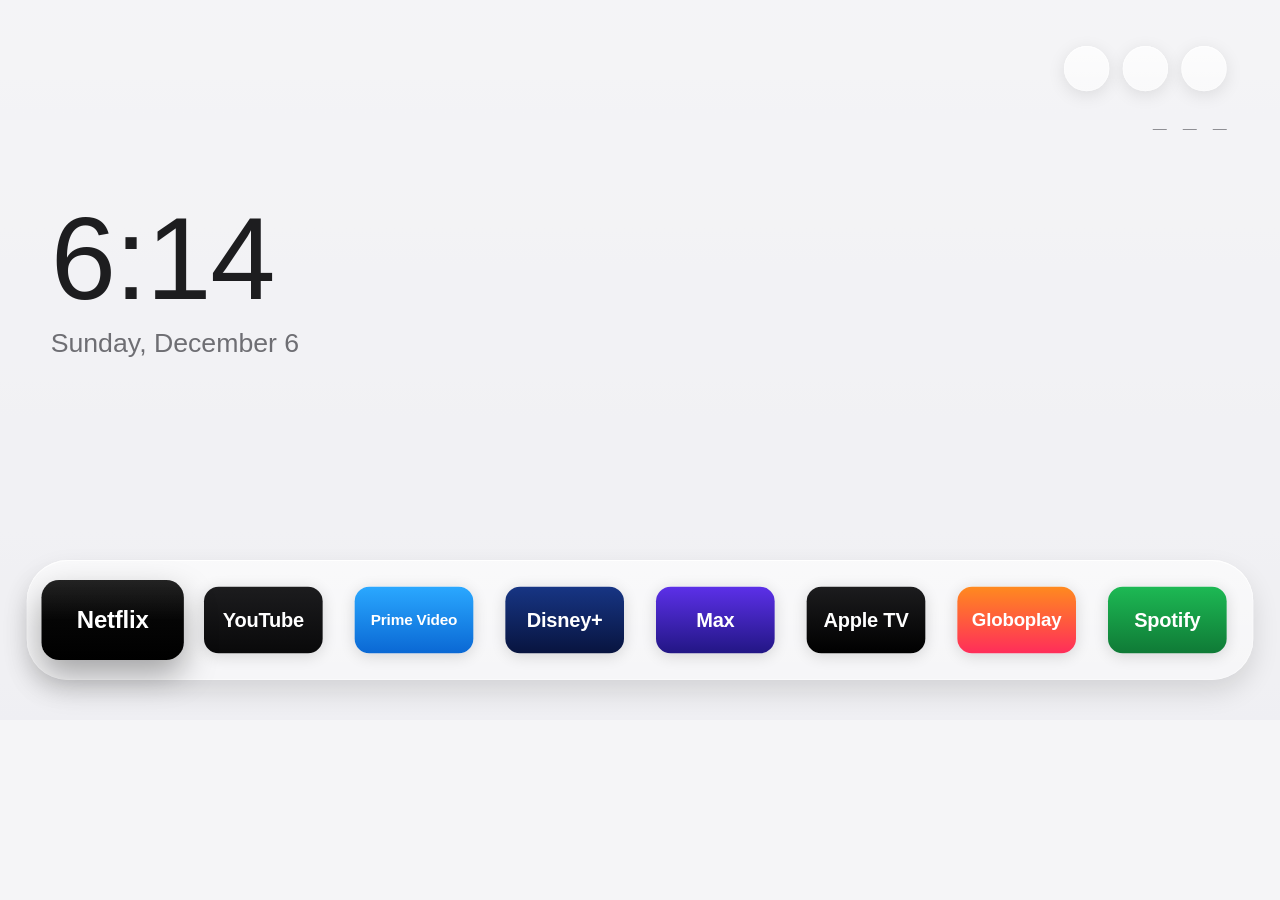
==== tv/web/index.html @ e9d9249b "Add Free My TV (upstream a9e1027) under tv/ Co-Authored-By: Claude Opus 5.5 <noreply@anthropic.com> " ====
<!doctype html>
<html lang="en">
<head>
<meta charset="utf-8">
<meta name="viewport" content="width=1920, height=1080">
<title>Free My TV</title>
<link rel="stylesheet" href="home.css">
</head>
<body>
<script>
  // The look the home screen last had, before anything is drawn, so a night start doesn't flash the day one first.
  try {
    if (localStorage.getItem('fmtv.night') === 'true') {
      document.documentElement.style.background = '#0B0B0D';
      document.body.className = 'night';
    }
  } catch (e) {}
</script>
<div id="stage">
  <div id="sky" class="layer">
    <div class="grad day"></div>
    <div class="grad night"></div>
    <canvas id="bgA" width="48" height="27"></canvas>
    <canvas id="bgB" width="48" height="27"></canvas>
    <div class="veil"></div>
    <div class="lift"></div>
  </div>
  <div id="home" class="layer">
    <div id="top" class="layer">
      <h1 id="title"></h1>
      <div id="tabs"></div>
      <div id="quotes"></div>
      <div id="buttons"></div>
      <div id="cards"></div>
      <div id="clock"><span class="time"></span><span class="date"></span></div>
    </div>
    <div id="platter"></div>
    <div id="tiles"></div>
  </div>
  <div id="drawer" class="layer"></div>
  <div id="apps" class="layer sheet"><h2></h2><div class="grid"></div></div>
  <div id="settings" class="layer sheet"><div class="box"></div></div>
  <div id="shelfedit" class="layer sheet"><div class="box"></div></div>
  <div id="langpick" class="layer sheet"><div class="box"></div></div>
  <div id="citypick" class="layer sheet"><div class="box"></div></div>
  <div id="keypick" class="layer sheet"><div class="box"></div></div>
  <div id="about" class="layer sheet"><div class="box"></div></div>
  <div id="dim" class="layer"></div>
  <div id="ambient" class="layer"></div>
  <div id="saver" class="layer"></div>
  <div id="toast"></div>
</div>
<script src="config.js"></script>
<script src="coins.js"></script>
<script src="i18n.js"></script>
<script src="strings.js"></script>
<script src="tv.js"></script>
<script src="zones.js"></script>
<script src="data.js"></script>
<script src="home.js"></script>
</body>
</html>
---- tv/web/home.css ----
/*
 * The home screen on a 1920 × 1080 stage, with the Android app's measurements (HomeView): the title and tabs at the top
 * left, icon-only glass buttons at the top right, three picks, and the glass shelf at the bottom; ↓ on the shelf opens
 * the drawer (inputs, shortcuts, weather, prices). Light by day, dark from sunset to sunrise.
 * No CSS variables, grid or backdrop-filter: older LG TVs (webOS 3 and 4) don't have them, and blur is too heavy for
 * their GPUs. Only transform and opacity animate.
 */
@font-face {
  font-family: 'Inter';
  src: url('fonts/InterVariable.ttf') format('truetype');
  font-weight: 100 900;
}

html, body {
  margin: 0;
  padding: 0;
  width: 100%;
  height: 100%;
  overflow: hidden;
  background: #F5F5F7;
}

body {
  font-family: 'Inter', 'LG Smart UI', 'Helvetica Neue', Arial, sans-serif;
  color: #1D1D1F;
  -webkit-font-smoothing: antialiased;
  cursor: default;
}

button { font: inherit; color: inherit; background: none; border: 0; padding: 0; margin: 0; outline: none; }

#stage {
  position: absolute;
  left: 0;
  top: 0;
  width: 1920px;
  height: 1080px;
  overflow: hidden;
  -webkit-transform-origin: 0 0;
  transform-origin: 0 0;
}

.layer { position: absolute; left: 0; top: 0; width: 1920px; height: 1080px; }

/* Symbols: Material Symbols as white PNGs, tinted by the background color. */
.sym {
  display: inline-block;
  -webkit-mask-size: contain;
  -webkit-mask-repeat: no-repeat;
  -webkit-mask-position: center;
  background-color: currentColor;
}

/* MARK: - Background: the focused pick's photo, very blurred and almost white (almost black at night). */

#sky { background: #EBEBEF; }
#sky .grad { position: absolute; left: 0; top: 0; width: 100%; height: 100%; -webkit-transition: opacity 2s; transition: opacity 2s; }
#sky .day { background: -webkit-linear-gradient(top, #F5F5F7, #E2E2E7); background: linear-gradient(#F5F5F7, #E2E2E7); }
#sky .night { background: -webkit-linear-gradient(top, #1C1C1E, #0B0B0D); background: linear-gradient(#1C1C1E, #0B0B0D); opacity: 0; }
#sky canvas { position: absolute; left: -4%; top: -4%; width: 108%; height: 108%; opacity: 0; -webkit-transition: opacity 0.8s; transition: opacity 0.8s; }
#sky canvas.on { opacity: 1; }
#sky .veil { position: absolute; left: 0; top: 0; width: 100%; height: 100%; background: rgba(245, 245, 247, 0.74); -webkit-transition: background-color 2s; transition: background-color 2s; }
#sky .lift { position: absolute; left: 0; top: 0; width: 100%; height: 100%; background: #FFF; opacity: 0; -webkit-transition: opacity 0.45s, background-color 2s; transition: opacity 0.45s, background-color 2s; }
.night #sky .day { opacity: 0; }
.night #sky .night { opacity: 1; }
.night #sky .veil { background: rgba(11, 11, 13, 0.78); }
.night #sky .lift { background: #000; }
.drawer-open #sky .lift { opacity: 0.32; }
.night.drawer-open #sky .lift { opacity: 0.42; }

/* MARK: - Moving parts: the top fades and everything rises when the drawer opens. */

/* Each part is its own stack, so a focused tile (z-index) never shows over the drawer, a sheet or the screensaver. */
#home { z-index: 1; }
#drawer { z-index: 2; }
.sheet { z-index: 3; }
#saver { z-index: 4; }

#home, #drawer {
  -webkit-transition: -webkit-transform 0.38s cubic-bezier(0.32, 0.72, 0.2, 1), opacity 0.28s;
  transition: transform 0.38s cubic-bezier(0.32, 0.72, 0.2, 1), opacity 0.28s;
}
.drawer-open #home { -webkit-transform: translateY(-560px); transform: translateY(-560px); }
#top { -webkit-transition: opacity 0.2s; transition: opacity 0.2s; }
.drawer-open #top { opacity: 0; }
#drawer { -webkit-transform: translateY(560px); transform: translateY(560px); opacity: 0; }
.drawer-open #drawer { -webkit-transform: none; transform: none; opacity: 1; }
/* Closed, it still spans the screen below the shelf: only its keys take the pointer, and only when it's open. */
#drawer { pointer-events: none; }
.drawer-open #drawer .key { pointer-events: auto; }

/* MARK: - Title and tabs */

#title {
  position: absolute;
  left: 76px;
  top: 52px;
  margin: 0;
  font-size: 76px;
  font-weight: 600;
  letter-spacing: 0.004em;
  line-height: 1;
  white-space: nowrap;
  color: #1D1D1F;
  -webkit-transition: color 2s;
  transition: color 2s;
}

#tabs { position: absolute; left: 54px; top: 158px; height: 68px; white-space: nowrap; }
.tab {
  position: relative;
  display: inline-block;
  height: 68px;
  padding: 0 26px;
  margin-right: 4px;
  border-radius: 34px;
  font-size: 30px;
  font-weight: 500;
  line-height: 68px;
  color: #6E6E73;
  -webkit-transition: -webkit-transform 0.2s cubic-bezier(0.2, 0.9, 0.3, 1.2), background-color 0.17s, box-shadow 0.2s, color 0.17s;
  transition: transform 0.2s cubic-bezier(0.2, 0.9, 0.3, 1.2), background-color 0.17s, box-shadow 0.2s, color 0.17s;
}
.tab.on { font-weight: 600; color: #1D1D1F; }
.tab.focus {
  background: #FFF;
  color: #1D1D1F;
  -webkit-transform: scale(1.05);
  transform: scale(1.05);
  box-shadow: 0 8px 26px rgba(0, 0, 0, 0.22);
}
.night #title, .night .tab.on { color: #F5F5F7; }
.night .tab { color: rgba(245, 245, 247, 0.62); }
.night .tab.focus { color: #1D1D1F; box-shadow: 0 8px 26px rgba(0, 0, 0, 0.4); }

/* Crypto quotes at the right end of the tab row: a quiet detail. */
#quotes {
  position: absolute;
  right: 80px;
  top: 178px;
  height: 28px;
  font-size: 21px;
  line-height: 28px;
  color: #8E8E93;
  white-space: nowrap;
  -webkit-transition: opacity 0.17s;
  transition: opacity 0.17s;
  -webkit-font-feature-settings: 'tnum';
  font-feature-settings: 'tnum';
}
#quotes .q { display: inline-block; margin-left: 24px; }
#quotes svg { width: 15px; height: 15px; vertical-align: -1px; margin-right: 6px; fill: rgba(142, 142, 147, 0.7); }
#quotes.hide { opacity: 0; }
.night #quotes { color: rgba(245, 245, 247, 0.62); }
.night #quotes svg { fill: rgba(245, 245, 247, 0.55); }

/* Live TV, HDMI Inputs and Settings: glass circles; the focused one turns white, with its name below. */
.round {
  position: absolute;
  top: 69px;
  width: 68px;
  height: 68px;
  border-radius: 34px;
  background: -webkit-linear-gradient(top, rgba(255, 255, 255, 0.78), rgba(255, 255, 255, 0.5));
  background: linear-gradient(rgba(255, 255, 255, 0.78), rgba(255, 255, 255, 0.5));
  box-shadow: 0 6px 26px rgba(0, 0, 0, 0.1), inset 0 1px 0 rgba(255, 255, 255, 0.9), inset 0 0 0 1px rgba(255, 255, 255, 0.5);
  color: #1D1D1F;
  -webkit-transition: -webkit-transform 0.2s cubic-bezier(0.2, 0.9, 0.3, 1.2), box-shadow 0.2s, background-color 0.17s;
  transition: transform 0.2s cubic-bezier(0.2, 0.9, 0.3, 1.2), box-shadow 0.2s, background-color 0.17s;
}
.round .sym { position: absolute; left: 20px; top: 20px; width: 28px; height: 28px; }
.round.focus { background: #FFF; -webkit-transform: scale(1.1); transform: scale(1.1); box-shadow: 0 14px 30px rgba(0, 0, 0, 0.24); }
.round .tip {
  position: absolute;
  top: 88px;
  left: 50%;
  width: 300px;
  margin-left: -150px;
  text-align: center;
  font-size: 23px;
  font-weight: 600;
  white-space: nowrap;
  opacity: 0;
  -webkit-transition: opacity 0.14s;
  transition: opacity 0.14s;
}
.round.last .tip { left: auto; right: -10px; margin-left: 0; text-align: right; }
.round.focus .tip { opacity: 1; }
.night .round {
  background: -webkit-linear-gradient(top, rgba(40, 40, 44, 0.8), rgba(17, 17, 19, 0.62));
  background: linear-gradient(rgba(40, 40, 44, 0.8), rgba(17, 17, 19, 0.62));
  box-shadow: 0 6px 26px rgba(0, 0, 0, 0.3), inset 0 1px 0 rgba(255, 255, 255, 0.14), inset 0 0 0 1px rgba(255, 255, 255, 0.08);
  color: rgba(255, 255, 255, 0.92);
}
.night .round.focus { background: #FFF; color: #1D1D1F; }
.night .round.focus .tip { color: #F5F5F7; }

/* MARK: - Picks: the card with focus is wide, the others narrow (posters); it grows 5%, rises and its edge lights up. */

#cards {
  position: absolute;
  left: 0;
  top: 0;
  -webkit-transition: -webkit-transform 0.32s cubic-bezier(0.2, 0.9, 0.3, 1);
  transition: transform 0.32s cubic-bezier(0.2, 0.9, 0.3, 1);
}

.card {
  position: absolute;
  top: 262px;
  height: 442px;
  -webkit-transition: -webkit-transform 0.22s cubic-bezier(0.2, 0.9, 0.3, 1.15);
  transition: transform 0.22s cubic-bezier(0.2, 0.9, 0.3, 1.15);
}
.card .img {
  position: absolute;
  left: 0;
  top: 0;
  width: 100%;
  height: 100%;
  border-radius: 18px;
  overflow: hidden;
  background-color: #DADADF;
  background-size: cover;
  background-position: center;
  box-shadow: 0 10px 30px rgba(0, 0, 0, 0.14);
  -webkit-transition: box-shadow 0.22s;
  transition: box-shadow 0.22s;
}
/* As Backdrop.card(…, 0): taller than the card, a poster keeps its title and the wide card its photo's top. */
.card .layer {
  position: absolute;
  left: 0;
  top: 0;
  width: 100%;
  height: 100%;
  background-size: cover;
  background-position: center top;
}
.card .back {
  opacity: 0;
  -webkit-transition: opacity 0.3s;
  transition: opacity 0.3s;
}
.card.wide .back { opacity: 1; }
.card .img::after {
  content: '';
  position: absolute;
  left: 0;
  top: 0;
  right: 0;
  bottom: 0;
  border-radius: 18px;
  box-shadow: inset 0 0 0 2.5px rgba(255, 255, 255, 0.85);
  background: -webkit-linear-gradient(-60deg, rgba(255, 255, 255, 0.22), rgba(255, 255, 255, 0) 55%);
  background: linear-gradient(150deg, rgba(255, 255, 255, 0.22), rgba(255, 255, 255, 0) 55%);
  opacity: 0;
  -webkit-transition: opacity 0.17s;
  transition: opacity 0.17s;
}
.card.focus { -webkit-transform: translateY(-6px) scale(1.05); transform: translateY(-6px) scale(1.05); z-index: 2; }
.card.focus .img { box-shadow: 0 24px 46px rgba(0, 0, 0, 0.34); }
.card.focus .img::after { opacity: 1; }
.card .name {
  position: absolute;
  left: 0;
  top: 464px;
  max-width: 100%;
  overflow: hidden;
  text-overflow: ellipsis;
  white-space: nowrap;
  font-size: 31px;
  font-weight: 600;
  letter-spacing: 0.012em;
  color: #1D1D1F;
  -webkit-transition: color 2s;
  transition: color 2s;
}
.card .meta {
  position: absolute;
  left: 0;
  top: 506px;
  max-width: 100%;
  overflow: hidden;
  text-overflow: ellipsis;
  white-space: nowrap;
  font-size: 25px;
  font-weight: 500;
  color: #6E6E73;
  opacity: 0;
  -webkit-transition: opacity 0.3s;
  transition: opacity 0.3s;
}
.card.wide .meta { opacity: 1; }
.card.edge .name, .card.edge .meta { visibility: hidden; }
.night .card .img { background-color: #2C2C2E; box-shadow: 0 10px 30px rgba(0, 0, 0, 0.32); }
.night .card .name { color: #F5F5F7; }
.night .card .meta { color: rgba(245, 245, 247, 0.62); }

/* Without a TMDB key (or picks yet): the date and the time instead of the cards. */
#clock {
  position: absolute;
  left: 76px;
  top: 300px;
  font-size: 176px;
  font-weight: 200;
  letter-spacing: -0.01em;
  line-height: 1;
  color: #1D1D1F;
  display: none;
}
#clock .date { display: block; font-size: 40px; font-weight: 500; letter-spacing: 0; margin-top: 18px; color: #6E6E73; }
.no-picks #clock { display: block; }
.no-key #title, .no-key #tabs { visibility: hidden; }
.night #clock { color: #F5F5F7; }
.night #clock .date { color: rgba(245, 245, 247, 0.62); }

/* MARK: - Shelf: the glass bar with the apps, each in its brand color; focused, a tile grows 20% and rises. */

#platter {
  position: absolute;
  top: 814px;
  height: 206px;
  border-radius: 62px;
  background: -webkit-linear-gradient(top, rgba(255, 255, 255, 0.62), rgba(255, 255, 255, 0.4));
  background: linear-gradient(rgba(255, 255, 255, 0.62), rgba(255, 255, 255, 0.4));
  box-shadow: 0 18px 40px rgba(0, 0, 0, 0.12), inset 0 1.5px 0 rgba(255, 255, 255, 0.95), inset 0 0 0 1px rgba(255, 255, 255, 0.55);
}
.night #platter {
  background: -webkit-linear-gradient(top, rgba(34, 34, 38, 0.72), rgba(17, 17, 19, 0.6));
  background: linear-gradient(rgba(34, 34, 38, 0.72), rgba(17, 17, 19, 0.6));
  box-shadow: 0 18px 40px rgba(0, 0, 0, 0.32), inset 0 1.5px 0 rgba(255, 255, 255, 0.14), inset 0 0 0 1px rgba(255, 255, 255, 0.08);
}

#tiles {
  position: absolute;
  left: 0;
  top: 0;
  -webkit-transition: -webkit-transform 0.3s cubic-bezier(0.2, 0.9, 0.3, 1);
  transition: transform 0.3s cubic-bezier(0.2, 0.9, 0.3, 1);
}

.tile {
  position: absolute;
  top: 854px;
  height: 126px;
  border-radius: 22px;
  overflow: hidden;
  color: #FFF;
  box-shadow: 0 4px 22px rgba(0, 0, 0, 0.14);
  -webkit-transition: -webkit-transform 0.2s cubic-bezier(0.2, 0.9, 0.3, 1.2), box-shadow 0.2s, opacity 0.3s;
  transition: transform 0.2s cubic-bezier(0.2, 0.9, 0.3, 1.2), box-shadow 0.2s, opacity 0.3s;
}
.tile img { position: absolute; left: 50%; top: 50%; max-width: 76%; max-height: 62%; -webkit-transform: translate(-50%, -50%); transform: translate(-50%, -50%); }
/* a logo lifted off the TV's icon (home.js): as large as the tile allows */
.tile img.logo { width: 70%; height: 50%; max-width: none; max-height: none; object-fit: contain; }
.tile .word {
  position: absolute;
  left: 8%;
  right: 8%;
  top: 50%;
  margin-top: -20px;
  height: 40px;
  line-height: 40px;
  text-align: center;
  font-size: 30px;
  font-weight: 700;
  letter-spacing: -0.01em;
  white-space: nowrap;
  overflow: hidden;
  text-overflow: ellipsis;
}
.tile::after {
  content: '';
  position: absolute;
  left: 0;
  top: 0;
  right: 0;
  height: 50%;
  background: -webkit-linear-gradient(top, rgba(255, 255, 255, 0.1), rgba(255, 255, 255, 0));
  background: linear-gradient(rgba(255, 255, 255, 0.1), rgba(255, 255, 255, 0));
  opacity: 0;
  -webkit-transition: opacity 0.17s;
  transition: opacity 0.17s;
}
.tile.focus { -webkit-transform: scale(1.2); transform: scale(1.2); box-shadow: 0 18px 40px rgba(0, 0, 0, 0.34); z-index: 2; }
.tile.focus::after { opacity: 1; }
.night .tile { box-shadow: 0 4px 22px rgba(0, 0, 0, 0.3); }
.night .tile.focus { box-shadow: 0 18px 40px rgba(0, 0, 0, 0.6); }
.more { position: absolute; width: 17px; height: 17px; color: rgba(0, 0, 0, 0.6); }
.more.back { -webkit-transform: scaleX(-1); transform: scaleX(-1); }
.night .more { color: rgba(255, 255, 255, 0.8); }

/* MARK: - Drawer: inputs and shortcuts, weather, prices */

.row-title { position: absolute; top: 494px; font-size: 25px; font-weight: 600; color: #6E6E73; white-space: nowrap; }
.night .row-title { color: rgba(255, 255, 255, 0.7); }

.glass {
  background: -webkit-linear-gradient(top, rgba(255, 255, 255, 0.86), rgba(255, 255, 255, 0.66));
  background: linear-gradient(rgba(255, 255, 255, 0.86), rgba(255, 255, 255, 0.66));
  box-shadow: 0 10px 30px rgba(0, 0, 0, 0.1), inset 0 1.5px 0 rgba(255, 255, 255, 0.95), inset 0 0 0 1px rgba(255, 255, 255, 0.5);
}
.night .glass {
  background: -webkit-linear-gradient(top, rgba(38, 38, 42, 0.78), rgba(17, 17, 19, 0.64));
  background: linear-gradient(rgba(38, 38, 42, 0.78), rgba(17, 17, 19, 0.64));
  box-shadow: 0 10px 30px rgba(0, 0, 0, 0.3), inset 0 1.5px 0 rgba(255, 255, 255, 0.12), inset 0 0 0 1px rgba(255, 255, 255, 0.07);
}

.key {
  position: absolute;
  top: 540px;
  height: 126px;
  border-radius: 20px;
  text-align: center;
  color: #1D1D1F;
  -webkit-transition: -webkit-transform 0.19s cubic-bezier(0.2, 0.9, 0.3, 1.2), box-shadow 0.19s, background-color 0.14s;
  transition: transform 0.19s cubic-bezier(0.2, 0.9, 0.3, 1.2), box-shadow 0.19s, background-color 0.14s;
}
.key .sym { position: absolute; left: 50%; top: 33px; width: 34px; height: 34px; margin-left: -17px; }
.key .label { position: absolute; left: 8px; right: 8px; top: 82px; font-size: 23px; font-weight: 500; white-space: nowrap; overflow: hidden; text-overflow: ellipsis; }
.key.off { color: #8E8E93; }
.key.focus { background: #F5F5F7; color: #1C1C1E; -webkit-transform: scale(1.07); transform: scale(1.07); box-shadow: 0 16px 34px rgba(0, 0, 0, 0.42); z-index: 2; }
.night .key { color: rgba(255, 255, 255, 0.95); }
.night .key.off { color: rgba(255, 255, 255, 0.42); }
.night .key.focus { color: #1C1C1E; }

.panel { position: absolute; top: 708px; height: 300px; border-radius: 30px; overflow: hidden; color: #1D1D1F; }
.night .panel { color: #F5F5F7; }
.panel .head { position: absolute; left: 34px; top: 30px; font-size: 25px; font-weight: 600; color: #6E6E73; white-space: nowrap; }
.panel .side { position: absolute; right: 34px; top: 33px; font-size: 21px; font-weight: 500; color: #8E8E93; white-space: nowrap; }
.night .panel .head { color: rgba(255, 255, 255, 0.7); }
.night .panel .side { color: rgba(255, 255, 255, 0.6); }

#weather .now { position: absolute; left: 34px; top: 82px; height: 100px; white-space: nowrap; }
#weather .now .sym { width: 56px; height: 56px; vertical-align: 12px; margin-right: 18px; }
#weather .now .temp { font-size: 100px; font-weight: 300; line-height: 100px; -webkit-font-feature-settings: 'tnum'; font-feature-settings: 'tnum'; }
#weather .cond { position: absolute; left: 34px; top: 192px; font-size: 29px; font-weight: 500; white-space: nowrap; }
#weather .range { position: absolute; left: 34px; top: 236px; font-size: 23px; font-weight: 500; color: #6E6E73; white-space: nowrap; -webkit-font-feature-settings: 'tnum'; font-feature-settings: 'tnum'; }
#weather .split { position: absolute; left: 391px; top: 34px; bottom: 34px; width: 2px; background: rgba(0, 0, 0, 0.1); }
#weather .hours { position: absolute; left: 422px; right: 30px; top: 74px; height: 140px; }
#weather .hour { position: absolute; top: 0; text-align: center; -webkit-font-feature-settings: 'tnum'; font-feature-settings: 'tnum'; }
#weather .hour .t { font-size: 22px; font-weight: 500; color: #6E6E73; }
#weather .hour .sym { display: block; width: 30px; height: 30px; margin: 22px auto 18px; }
#weather .hour .d { font-size: 26px; font-weight: 500; }
#weather .hour .low { margin-left: 6px; font-size: 22px; color: #6E6E73; }
#weather .sun { position: absolute; left: 422px; top: 236px; font-size: 23px; font-weight: 500; color: #6E6E73; white-space: nowrap; }
#weather .sun .sym { width: 22px; height: 22px; vertical-align: -3px; margin-right: 10px; }
#weather .sun span { margin-right: 36px; }
.night #weather .range, .night #weather .hour .t, .night #weather .hour .low, .night #weather .sun { color: rgba(255, 255, 255, 0.68); }
.night #weather .split { background: rgba(255, 255, 255, 0.14); }

#prices .coin { position: absolute; left: 34px; right: 34px; height: 40px; font-size: 29px; font-weight: 500; white-space: nowrap; }
#prices .coin svg { position: absolute; left: 2px; top: 6px; width: 26px; height: 26px; fill: #6E6E73; }
#prices .coin .n { position: absolute; left: 50px; top: 0; }
#prices .coin .p { position: absolute; right: 128px; top: 1px; font-size: 26px; -webkit-font-feature-settings: 'tnum'; font-feature-settings: 'tnum'; }
#prices .coin .c { position: absolute; right: 0; top: 2px; width: 108px; height: 34px; line-height: 34px; border-radius: 17px; text-align: center; font-size: 21px; font-weight: 600; -webkit-font-feature-settings: 'tnum'; font-feature-settings: 'tnum'; }
#prices .up { color: #248A3D; background: rgba(36, 138, 61, 0.2); }
#prices .down { color: #D70015; background: rgba(215, 0, 21, 0.2); }
.night #prices .coin svg { fill: rgba(255, 255, 255, 0.8); }
.night #prices .up { color: #30D158; background: rgba(48, 209, 88, 0.2); }
.night #prices .down { color: #FF453A; background: rgba(255, 69, 58, 0.2); }

/* MARK: - Sheets over the home screen: All Apps, Settings, Shelf, Language, About */

.sheet {
  background: rgba(0, 0, 0, 0.66);
  color: #FFF;
  opacity: 0;
  visibility: hidden;
  pointer-events: none; /* while it fades out, the pointer goes to what's under it, not to its rows */
  -webkit-transform: scale(1.04);
  transform: scale(1.04);
  -webkit-transition: opacity 0.24s, -webkit-transform 0.3s cubic-bezier(0.2, 0.9, 0.3, 1), visibility 0s 0.3s;
  transition: opacity 0.24s, transform 0.3s cubic-bezier(0.2, 0.9, 0.3, 1), visibility 0s 0.3s;
}
.sheet.open { opacity: 1; visibility: visible; pointer-events: auto; -webkit-transform: none; transform: none; -webkit-transition-delay: 0s; transition-delay: 0s; }
.sheet h2 { position: absolute; left: 0; right: 0; top: 84px; margin: 0; text-align: center; font-size: 40px; font-weight: 600; }

#apps .grid { position: absolute; left: 0; top: 0; width: 1920px; -webkit-transition: -webkit-transform 0.28s cubic-bezier(0.2, 0.9, 0.3, 1); transition: transform 0.28s cubic-bezier(0.2, 0.9, 0.3, 1); }
.cell { position: absolute; width: 300px; height: 169px; }
.cell .face {
  position: absolute;
  left: 0;
  top: 0;
  width: 300px;
  height: 169px;
  border-radius: 22px;
  overflow: hidden;
  box-shadow: inset 0 0 0 2px rgba(255, 255, 255, 0.08);
  -webkit-transition: -webkit-transform 0.19s cubic-bezier(0.2, 0.9, 0.3, 1.2), box-shadow 0.19s;
  transition: transform 0.19s cubic-bezier(0.2, 0.9, 0.3, 1.2), box-shadow 0.19s;
}
.cell .face img { position: absolute; left: 50%; top: 50%; max-width: 70%; max-height: 60%; -webkit-transform: translate(-50%, -50%); transform: translate(-50%, -50%); }
.cell .face img.logo { width: 64%; height: 46%; max-width: none; max-height: none; object-fit: contain; }
.cell .face .word { position: absolute; left: 6%; right: 6%; top: 50%; margin-top: -22px; height: 44px; line-height: 44px; text-align: center; font-size: 32px; font-weight: 700; white-space: nowrap; overflow: hidden; text-overflow: ellipsis; color: #FFF; }
.cell .label { position: absolute; left: 0; right: 0; top: 186px; text-align: center; font-size: 24px; font-weight: 500; color: rgba(255, 255, 255, 0.6); white-space: nowrap; overflow: hidden; text-overflow: ellipsis; }
.cell.focus .face { -webkit-transform: scale(1.08); transform: scale(1.08); box-shadow: 0 16px 34px rgba(0, 0, 0, 0.55), inset 0 0 0 2px rgba(255, 255, 255, 0.4); }
.cell.focus .label { color: #FFF; }

#settings .box, #shelfedit .box, #langpick .box, #citypick .box, #keypick .box, #about .box {
  position: absolute;
  left: 560px;
  top: 150px;
  width: 800px;
  border-radius: 40px;
  padding: 30px 30px 26px;
  box-sizing: border-box;
  background: -webkit-linear-gradient(top, rgba(34, 36, 44, 0.96), rgba(18, 20, 26, 0.97));
  background: linear-gradient(rgba(34, 36, 44, 0.96), rgba(18, 20, 26, 0.97));
  box-shadow: 0 40px 90px rgba(0, 0, 0, 0.6), inset 0 1px 0 rgba(255, 255, 255, 0.14), inset 0 0 0 1px rgba(255, 255, 255, 0.08);
}
.box .title { font-size: 38px; font-weight: 700; padding: 6px 18px 18px; letter-spacing: -0.01em; }
.box .title .sym { width: 36px; height: 36px; vertical-align: -5px; margin-right: 14px; color: rgba(255, 255, 255, 0.85); }
.box .list { position: relative; overflow: hidden; }
.box .rows { -webkit-transition: -webkit-transform 0.2s cubic-bezier(0.2, 0.9, 0.3, 1); transition: transform 0.2s cubic-bezier(0.2, 0.9, 0.3, 1); }
.box .row { position: relative; height: 70px; margin-bottom: 8px; border-radius: 20px; font-size: 30px; font-weight: 600; line-height: 70px; padding: 0 24px; white-space: nowrap; -webkit-transition: background-color 0.13s; transition: background-color 0.13s; }
.box .row.focus { background: rgba(255, 255, 255, 0.13); box-shadow: inset 0 1px 0 rgba(255, 255, 255, 0.14); }
.box .row .value { position: absolute; right: 24px; top: 0; color: rgba(255, 255, 255, 0.92); font-weight: 500; }
.box .row .value .chev { color: rgba(255, 255, 255, 0.35); margin: 0 10px; }
.box .row .value .sym { width: 26px; height: 26px; vertical-align: -3px; }
.box .row.dim { color: rgba(255, 255, 255, 0.4); }
#about .row .value { font-feature-settings: 'tnum'; }
#citypick .row.field input, #keypick .row.field input {
  width: 100%;
  height: 70px;
  margin: 0;
  padding: 0;
  border: 0;
  outline: none;
  background: transparent;
  color: #FFF;
  font: inherit;
  line-height: 70px;
}
#citypick .row.field, #keypick .row.field { box-shadow: inset 0 0 0 2px rgba(255, 255, 255, 0.18); }
#citypick .row.field input::-webkit-input-placeholder, #keypick .row.field input::-webkit-input-placeholder { color: rgba(255, 255, 255, 0.4); }
#citypick .row.field input::placeholder, #keypick .row.field input::placeholder { color: rgba(255, 255, 255, 0.4); }
#citypick .row { overflow: hidden; text-overflow: ellipsis; }
#about .row .value.cut { overflow: hidden; text-overflow: ellipsis; }
.box .hint { padding: 14px 18px 0; font-size: 22px; font-weight: 500; color: rgba(255, 255, 255, 0.5); }
.box .hint.warn { color: #FFC266; }
.box .hint.steps { white-space: pre-line; line-height: 1.4; }
.toggle { position: absolute; right: 24px; top: 13px; width: 78px; height: 44px; border-radius: 22px; background: #3A3D45; -webkit-transition: background-color 0.14s; transition: background-color 0.14s; }
.toggle::after { content: ''; position: absolute; left: 4px; top: 4px; width: 36px; height: 36px; border-radius: 18px; background: #FFF; box-shadow: 0 2px 6px rgba(0, 0, 0, 0.35); -webkit-transition: -webkit-transform 0.14s; transition: transform 0.14s; }
.toggle.on { background: #3FD69B; }
.toggle.on::after { -webkit-transform: translateX(34px); transform: translateX(34px); }

/* MARK: - Dim: a black layer over the picture, for a dark room (panel brightness needs private APIs) */

#dim { z-index: 6; background: #000; opacity: 0; pointer-events: none; -webkit-transition: opacity 0.5s; transition: opacity 0.5s; }
#dim.d1 { opacity: 0.28; }
#dim.d2 { opacity: 0.42; }
#dim.d3 { opacity: 0.55; }

/* MARK: - The clock screensaver: a large clock and the weather, drifting slowly for OLED panels */

#ambient { z-index: 4; background: #050506; opacity: 0; visibility: hidden; -webkit-transition: opacity 1.1s, visibility 0s 1.1s; transition: opacity 1.1s, visibility 0s 1.1s; }
#ambient.on { opacity: 1; visibility: visible; -webkit-transition-delay: 0s; transition-delay: 0s; }
#ambient .shift { position: absolute; left: 0; top: 0; width: 1920px; height: 1080px; -webkit-transition: -webkit-transform 9s linear; transition: transform 9s linear; }
#ambient .clock { position: absolute; left: 96px; top: 238px; font-size: 232px; font-weight: 200; line-height: 0.96; letter-spacing: -0.025em; color: #F5F5F7; -webkit-font-feature-settings: 'tnum'; font-feature-settings: 'tnum'; }
#ambient .date { position: absolute; left: 108px; top: 512px; font-size: 40px; font-weight: 500; color: rgba(245, 245, 247, 0.55); }
#ambient .side { position: absolute; right: 108px; top: 250px; width: 660px; text-align: right; color: #F5F5F7; }
#ambient .temp { font-size: 118px; font-weight: 200; line-height: 1; -webkit-font-feature-settings: 'tnum'; font-feature-settings: 'tnum'; }
#ambient .cond { margin-top: 8px; font-size: 30px; font-weight: 500; color: rgba(245, 245, 247, 0.6); }

/* MARK: - Screensaver: the picks' photos, slowly moving, and a clock */

#saver { background: #000; opacity: 0; visibility: hidden; -webkit-transition: opacity 1.2s, visibility 0s 1.2s; transition: opacity 1.2s, visibility 0s 1.2s; }
#saver.on { opacity: 1; visibility: visible; -webkit-transition-delay: 0s; transition-delay: 0s; }
#saver .photo { position: absolute; left: 0; top: 0; width: 1920px; height: 1080px; background-size: cover; background-position: center; opacity: 0; -webkit-transition: opacity 2.4s, -webkit-transform 24s linear; transition: opacity 2.4s, transform 24s linear; }
#saver .photo.on { opacity: 1; }
#saver .shade { position: absolute; left: 0; right: 0; bottom: 0; height: 520px; background: -webkit-linear-gradient(top, rgba(0, 0, 0, 0), rgba(0, 0, 0, 0.55)); background: linear-gradient(rgba(0, 0, 0, 0), rgba(0, 0, 0, 0.55)); }
#saver .clock {
  position: absolute;
  left: 80px;
  bottom: 90px;
  padding: 26px 46px 30px;
  border-radius: 46px;
  color: #FFF;
  background: -webkit-linear-gradient(top, rgba(255, 255, 255, 0.22), rgba(255, 255, 255, 0.1));
  background: linear-gradient(rgba(255, 255, 255, 0.22), rgba(255, 255, 255, 0.1));
  box-shadow: 0 30px 70px rgba(0, 0, 0, 0.35), inset 0 1.5px 0 rgba(255, 255, 255, 0.4), inset 0 0 0 1px rgba(255, 255, 255, 0.18);
  white-space: nowrap;
}
#saver .clock .time { font-size: 150px; font-weight: 300; line-height: 1; letter-spacing: -0.02em; -webkit-font-feature-settings: 'tnum'; font-feature-settings: 'tnum'; }
#saver .clock .date { margin-top: 10px; font-size: 34px; font-weight: 500; color: rgba(255, 255, 255, 0.82); }
#saver .clock .title { margin-top: 18px; font-size: 26px; font-weight: 500; color: rgba(255, 255, 255, 0.65); }
#saver .clock .hint { margin-top: 8px; font-size: 22px; color: rgba(255, 255, 255, 0.55); }

/* MARK: - Toast */

#toast {
  position: absolute;
  left: 50%;
  top: 64px;
  max-width: 820px;
  -webkit-transform: translate(-50%, -16px);
  transform: translate(-50%, -16px);
  padding: 18px 30px;
  border-radius: 32px;
  font-size: 26px;
  font-weight: 500;
  line-height: 1.3;
  color: rgba(255, 255, 255, 0.95);
  background: rgba(17, 17, 19, 0.86);
  box-shadow: 0 16px 40px rgba(0, 0, 0, 0.35), inset 0 1px 0 rgba(255, 255, 255, 0.14);
  opacity: 0;
  -webkit-transition: opacity 0.2s, -webkit-transform 0.2s;
  transition: opacity 0.2s, transform 0.2s;
  z-index: 50;
}
#toast.on { opacity: 1; -webkit-transform: translate(-50%, 0); transform: translate(-50%, 0); }

/* The Magic Remote's pointer: no text selection, no outlines. */
* { -webkit-user-select: none; user-select: none; -webkit-tap-highlight-color: transparent; }

/* Tizen 2 and 1 GB TVs (see tv.js): no shadows or animations; their GPUs can't keep up while the focus moves. */
.lite * { box-shadow: none !important; -webkit-transition: none !important; transition: none !important; }

/* Samsungs up to 2 GB (see tv.js): the parts that move lose their soft shadows, which the TV repainted on every frame of
   a move, and what slides is a layer from the start, so a move starts at once. */
.flat .tab, .flat .card .img, .flat .tile, .flat .key { box-shadow: none !important; }
.flat .cell.focus .face { box-shadow: inset 0 0 0 2px rgba(255, 255, 255, 0.4) !important; }
.flat #home, .flat #drawer, .flat #cards, .flat .card, .flat #tiles, .flat .tile { will-change: transform; }
.flat #top { will-change: opacity; }
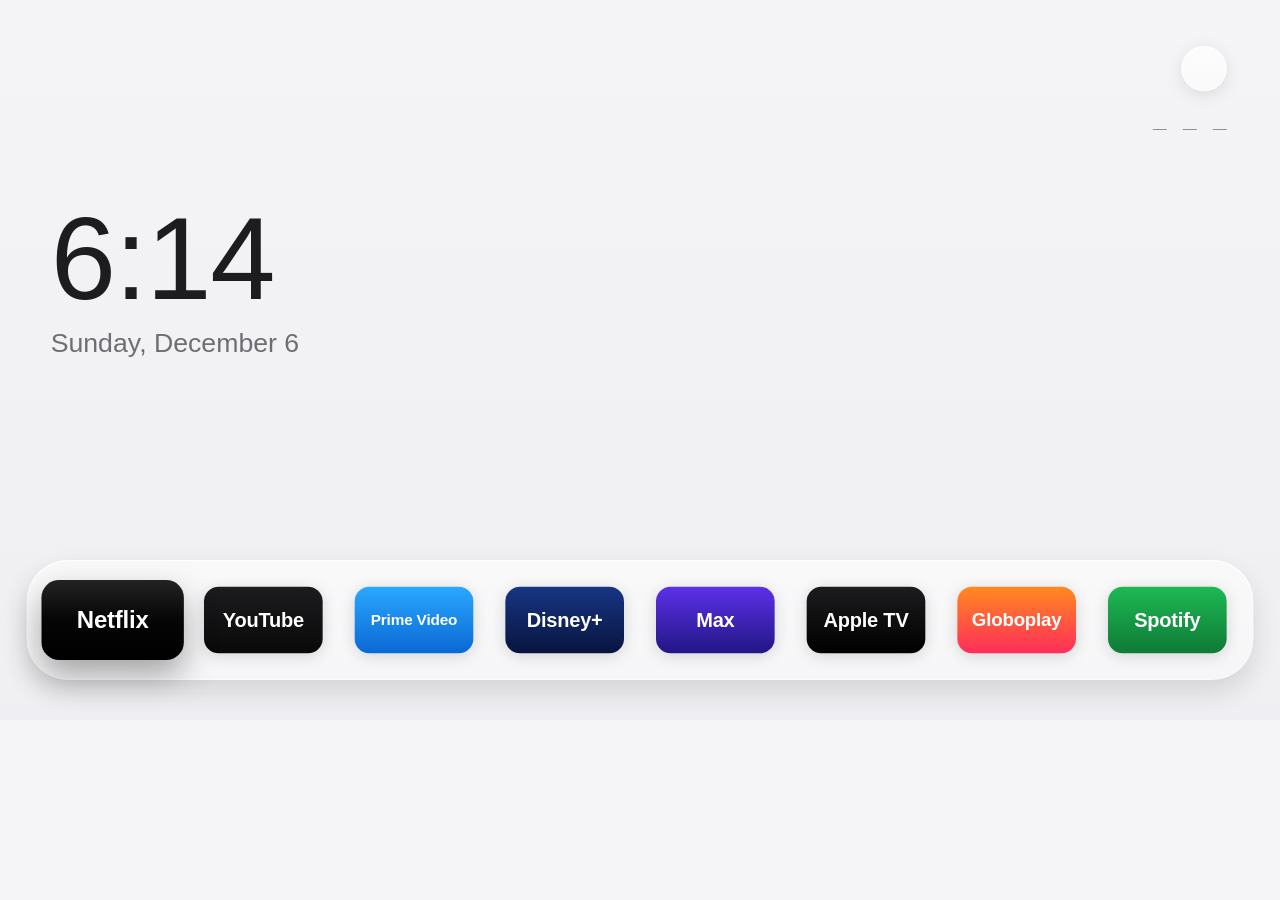
==== commit 80e2ecae: "TV: our launcher and player changes - Shelf: named HDMI inputs (PS5, Switch) last, Stremio/PS5/Switc" ====
--- a/tv/web/index.html
+++ b/tv/web/index.html
@@ -20,6 +20,8 @@
   <div id="sky" class="layer">
     <div class="grad day"></div>
     <div class="grad night"></div>
+    <div id="wall"></div>
+    <div id="herobg"><div class="art"></div><div class="scrim"></div></div>
     <canvas id="bgA" width="48" height="27"></canvas>
     <canvas id="bgB" width="48" height="27"></canvas>
     <div class="veil"></div>
@@ -33,6 +35,7 @@
       <div id="buttons"></div>
       <div id="cards"></div>
       <div id="clock"><span class="time"></span><span class="date"></span></div>
+      <div id="hero"></div>
     </div>
     <div id="platter"></div>
     <div id="tiles"></div>
@@ -57,6 +60,7 @@
 <script src="tv.js"></script>
 <script src="zones.js"></script>
 <script src="data.js"></script>
+<script src="player.js"></script>
 <script src="home.js"></script>
 </body>
 </html>
--- a/tv/web/home.css
+++ b/tv/web/home.css
@@ -59,6 +59,10 @@
 #sky .night { background: -webkit-linear-gradient(top, #1C1C1E, #0B0B0D); background: linear-gradient(#1C1C1E, #0B0B0D); opacity: 0; }
 #sky canvas { position: absolute; left: -4%; top: -4%; width: 108%; height: 108%; opacity: 0; -webkit-transition: opacity 0.8s; transition: opacity 0.8s; }
 #sky canvas.on { opacity: 1; }
+#sky #wall { position: absolute; left: 0; top: 0; width: 100%; height: 100%; background-size: cover; background-position: center; display: none; }
+.has-wall #sky #wall { display: block; }
+.has-wall #sky .veil { background: rgba(245, 245, 247, 0.30); }
+.has-wall.night #sky .veil { background: rgba(11, 11, 13, 0.45); }
 #sky .veil { position: absolute; left: 0; top: 0; width: 100%; height: 100%; background: rgba(245, 245, 247, 0.74); -webkit-transition: background-color 2s; transition: background-color 2s; }
 #sky .lift { position: absolute; left: 0; top: 0; width: 100%; height: 100%; background: #FFF; opacity: 0; -webkit-transition: opacity 0.45s, background-color 2s; transition: opacity 0.45s, background-color 2s; }
 .night #sky .day { opacity: 0; }
@@ -624,3 +628,85 @@
 .flat .cell.focus .face { box-shadow: inset 0 0 0 2px rgba(255, 255, 255, 0.4) !important; }
 .flat #home, .flat #drawer, .flat #cards, .flat .card, .flat #tiles, .flat .tile { will-change: transform; }
 .flat #top { will-change: opacity; }
+
+/* The player (player.js): a video over everything but the toasts, even the night dimming. */
+#player { z-index: 7; background: #000; display: none; }
+#player.on { display: block; }
+#player video { position: absolute; left: 0; top: 0; width: 1920px; height: 1080px; background: #000; }
+#player .hud { position: absolute; left: 72px; right: 72px; bottom: 56px; padding: 30px 40px 28px; border-radius: 26px;
+  background: rgba(14, 14, 18, 0.8); color: #F5F5F7; -webkit-transition: opacity 0.35s; transition: opacity 0.35s; }
+#player .hud.hide { opacity: 0; }
+#player .title { font-size: 44px; font-weight: 600; letter-spacing: -0.01em; }
+#player .state { font-size: 26px; color: rgba(245, 245, 247, 0.7); margin-top: 6px; min-height: 32px; }
+#player .bar { height: 8px; border-radius: 4px; background: rgba(245, 245, 247, 0.2); margin-top: 20px; overflow: hidden; }
+#player .fill { height: 100%; width: 0; background: #F5F5F7; }
+#player .time { font-size: 24px; color: rgba(245, 245, 247, 0.75); margin-top: 12px; -webkit-font-feature-settings: 'tnum'; font-feature-settings: 'tnum'; }
+#player .info { font-size: 22px; color: rgba(245, 245, 247, 0.5); margin-top: 6px; }
+
+
+/* Now playing (renderHero): the show's backdrop behind the whole home screen, the title and its actions in the top half. */
+#herobg { position: absolute; left: 0; top: 0; width: 100%; height: 100%; opacity: 0; -webkit-transition: opacity 0.8s; transition: opacity 0.8s; }
+#herobg .art { position: absolute; left: 0; top: 0; width: 100%; height: 100%; background-size: cover; background-position: center top; }
+#herobg .scrim { position: absolute; left: 0; top: 0; width: 100%; height: 100%;
+  background: -webkit-linear-gradient(left, rgba(8, 8, 10, 0.92) 0%, rgba(8, 8, 10, 0.72) 38%, rgba(8, 8, 10, 0.18) 72%, rgba(8, 8, 10, 0.05) 100%);
+  background: linear-gradient(90deg, rgba(8, 8, 10, 0.92) 0%, rgba(8, 8, 10, 0.72) 38%, rgba(8, 8, 10, 0.18) 72%, rgba(8, 8, 10, 0.05) 100%); }
+#herobg .scrim:after { content: ''; position: absolute; left: 0; right: 0; bottom: 0; height: 420px;
+  background: -webkit-linear-gradient(top, rgba(8, 8, 10, 0), rgba(8, 8, 10, 0.85)); background: linear-gradient(rgba(8, 8, 10, 0), rgba(8, 8, 10, 0.85)); }
+.has-hero #herobg { opacity: 1; }
+.has-hero #sky .veil { background: transparent; }
+.has-hero #clock { display: block; top: 66px; font-size: 52px; font-weight: 300; color: #F5F5F7; }
+.has-hero #clock .date { display: none; }
+#hero { position: absolute; left: 76px; top: 196px; width: 940px; display: none; color: #F5F5F7; }
+.has-hero #hero { display: block; }
+#hero .logo { display: block; max-width: 620px; max-height: 180px; }
+#hero .name { font-size: 88px; font-weight: 700; letter-spacing: -0.015em; line-height: 1.02; }
+#hero .meta { margin-top: 26px; font-size: 32px; font-weight: 600; color: rgba(245, 245, 247, 0.9); }
+#hero .desc { margin-top: 14px; font-size: 26px; line-height: 1.42; color: rgba(245, 245, 247, 0.7); max-height: 111px; overflow: hidden; }
+#hero .prog { margin-top: 26px; font-size: 22px; color: rgba(245, 245, 247, 0.7); }
+#hero .prog .bar { display: inline-block; vertical-align: middle; width: 340px; height: 6px; border-radius: 3px; background: rgba(245, 245, 247, 0.25); overflow: hidden; margin-right: 18px; }
+#hero .prog .fill { height: 100%; background: #F5F5F7; }
+#hero .acts { margin-top: 34px; white-space: nowrap; }
+#hero .act { display: inline-block; height: 66px; line-height: 66px; padding: 0 32px 0 26px; margin-right: 18px; border-radius: 33px;
+  background: rgba(245, 245, 247, 0.16); color: #F5F5F7; font-size: 26px; font-weight: 600;
+  -webkit-transition: -webkit-transform 0.2s cubic-bezier(0.2, 0.9, 0.3, 1.2), background-color 0.17s, color 0.17s;
+  transition: transform 0.2s cubic-bezier(0.2, 0.9, 0.3, 1.2), background-color 0.17s, color 0.17s; }
+#hero .act .sym { display: inline-block; vertical-align: -6px; margin-right: 12px; background: #F5F5F7; }
+#hero .act.focus { background: #F5F5F7; color: #111114; -webkit-transform: scale(1.08); transform: scale(1.08); box-shadow: 0 16px 34px rgba(0, 0, 0, 0.4); }
+#hero .act.focus .sym { background: #111114; }
+
+/* The player's start screen (while the stream loads: the hero's look) and its Audio menu. */
+#player .intro { position: absolute; left: 0; top: 0; width: 1920px; height: 1080px; background: #08080A; opacity: 0;
+  visibility: hidden; -webkit-transition: opacity 0.6s, visibility 0s 0.6s; transition: opacity 0.6s, visibility 0s 0.6s; }
+#player .intro.on { opacity: 1; visibility: visible; -webkit-transition-delay: 0s; transition-delay: 0s; }
+#player .intro .art { position: absolute; left: 0; top: 0; width: 100%; height: 100%; background-size: cover; background-position: center top; }
+#player .intro .scrim { position: absolute; left: 0; top: 0; width: 100%; height: 100%;
+  background: -webkit-linear-gradient(left, rgba(8, 8, 10, 0.92) 0%, rgba(8, 8, 10, 0.7) 40%, rgba(8, 8, 10, 0.15) 75%, rgba(8, 8, 10, 0.05) 100%);
+  background: linear-gradient(90deg, rgba(8, 8, 10, 0.92) 0%, rgba(8, 8, 10, 0.7) 40%, rgba(8, 8, 10, 0.15) 75%, rgba(8, 8, 10, 0.05) 100%); }
+#player .intro .box { position: absolute; left: 76px; top: 300px; width: 940px; color: #F5F5F7; }
+#player .intro .logo { display: block; max-width: 620px; max-height: 180px; }
+#player .intro .name { font-size: 88px; font-weight: 700; letter-spacing: -0.015em; line-height: 1.02; }
+#player .intro .meta { margin-top: 26px; font-size: 32px; font-weight: 600; color: rgba(245, 245, 247, 0.9); }
+#player .intro .desc { margin-top: 14px; font-size: 26px; line-height: 1.42; color: rgba(245, 245, 247, 0.7); max-height: 111px; overflow: hidden; }
+#player .intro .state { margin-top: 40px; font-size: 26px; color: rgba(245, 245, 247, 0.8); }
+#player .intro .spin { display: inline-block; vertical-align: -6px; width: 26px; height: 26px; margin-right: 16px; border-radius: 50%;
+  border: 3px solid rgba(245, 245, 247, 0.25); border-top-color: #F5F5F7;
+  -webkit-animation: fmtv-spin 0.9s linear infinite; animation: fmtv-spin 0.9s linear infinite; }
+@-webkit-keyframes fmtv-spin { to { -webkit-transform: rotate(360deg); } }
+@keyframes fmtv-spin { to { transform: rotate(360deg); } }
+#player .menu { position: absolute; right: 72px; bottom: 300px; width: 440px; padding: 22px 18px; border-radius: 26px;
+  background: rgba(14, 14, 18, 0.9); color: #F5F5F7; display: none; }
+#player .menu.on { display: block; }
+#player .menu .tabs { padding: 0 6px 14px; white-space: nowrap; }
+#player .menu .tab { display: inline-block; font-size: 22px; font-weight: 700; letter-spacing: 0.04em; text-transform: uppercase;
+  color: rgba(245, 245, 247, 0.45); padding: 6px 14px; border-radius: 12px; margin-right: 6px; }
+#player .menu .tab.on { color: #F5F5F7; background: rgba(245, 245, 247, 0.14); }
+#player .menu { max-height: 620px; overflow: hidden; }
+/* Subtitles: drawn over the video, above the info bar when it shows. */
+#player .subs { position: absolute; left: 160px; right: 160px; bottom: 96px; text-align: center; pointer-events: none;
+  -webkit-transition: bottom 0.25s; transition: bottom 0.25s; }
+#player .subs.raised { bottom: 330px; }
+#player .subs .line { display: table; margin: 6px auto 0; padding: 4px 18px; border-radius: 8px; background: rgba(0, 0, 0, 0.55);
+  color: #FFF; font-size: 46px; font-weight: 500; line-height: 1.25; text-shadow: 0 2px 6px rgba(0, 0, 0, 0.8); }
+#player .menu .row { font-size: 30px; font-weight: 500; padding: 14px 18px; border-radius: 16px; }
+#player .menu .row .tick { display: inline-block; width: 40px; }
+#player .menu .row.focus { background: #F5F5F7; color: #111114; }
